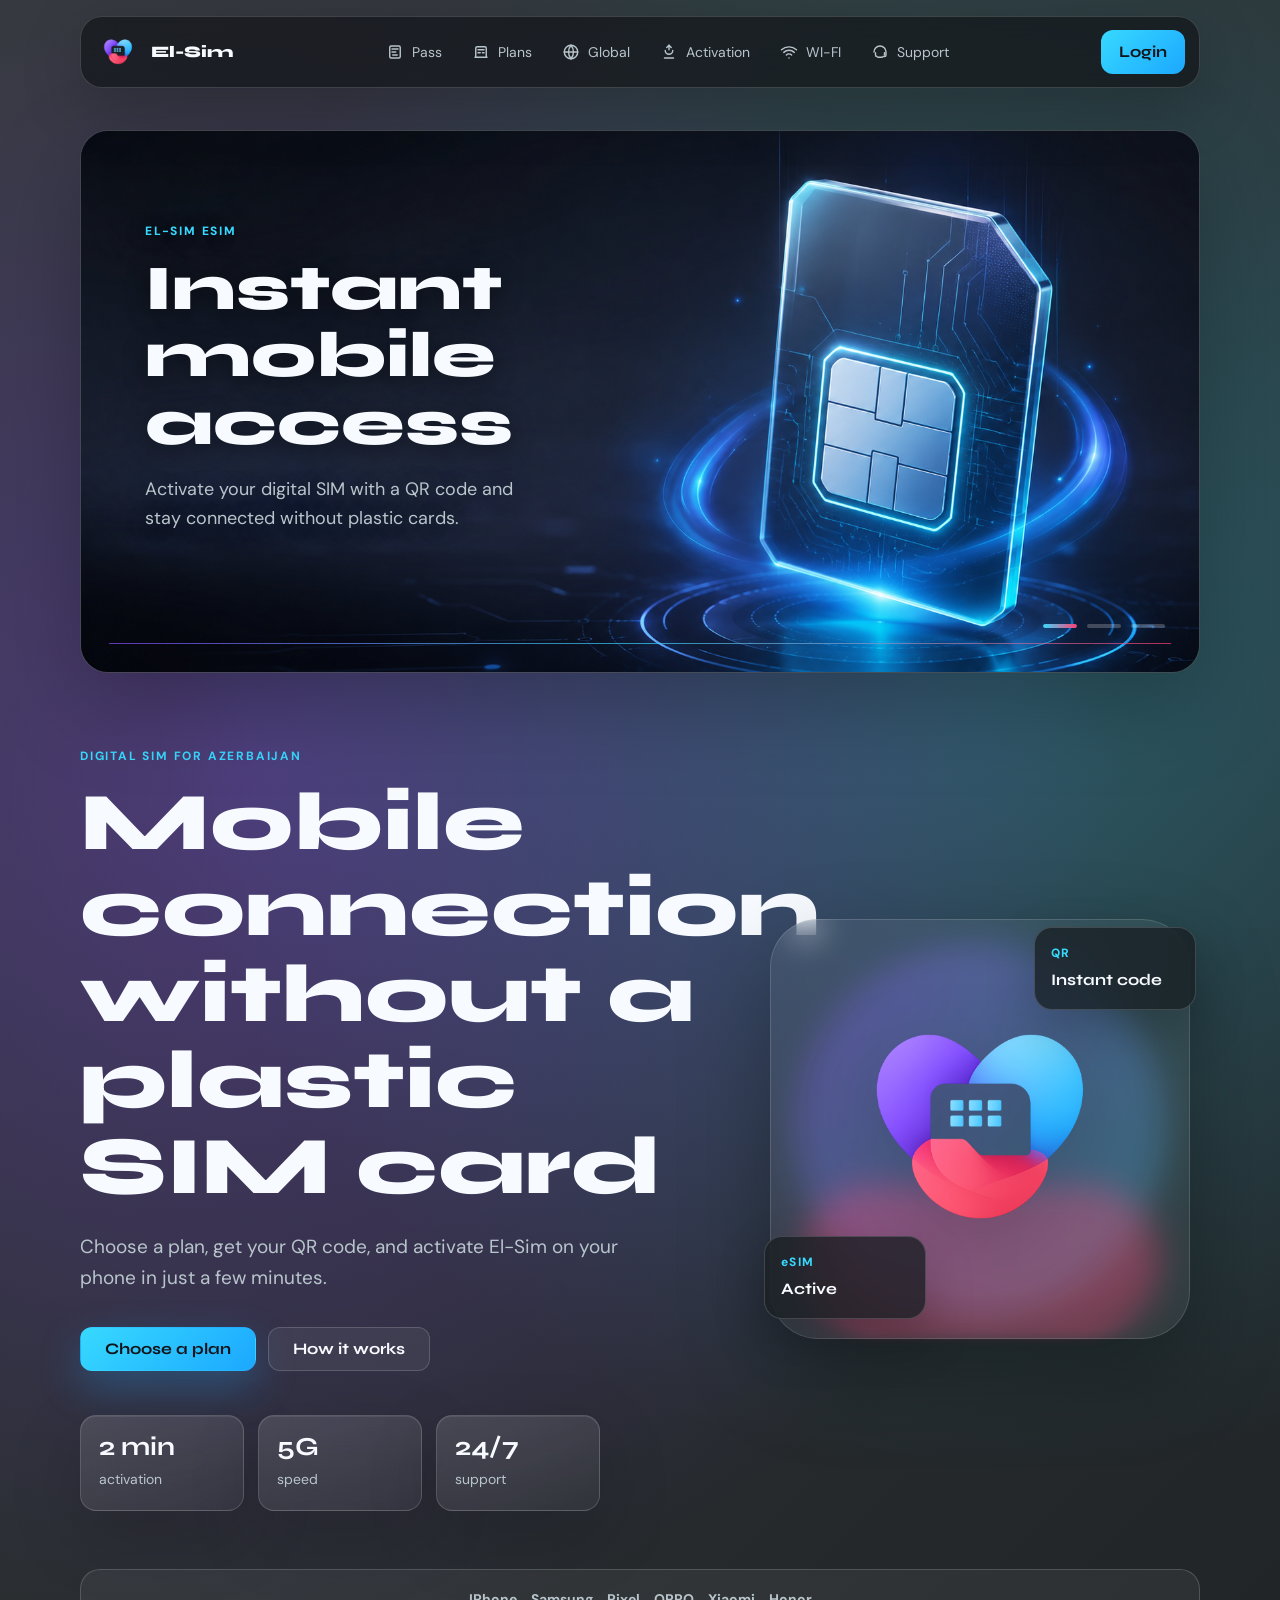
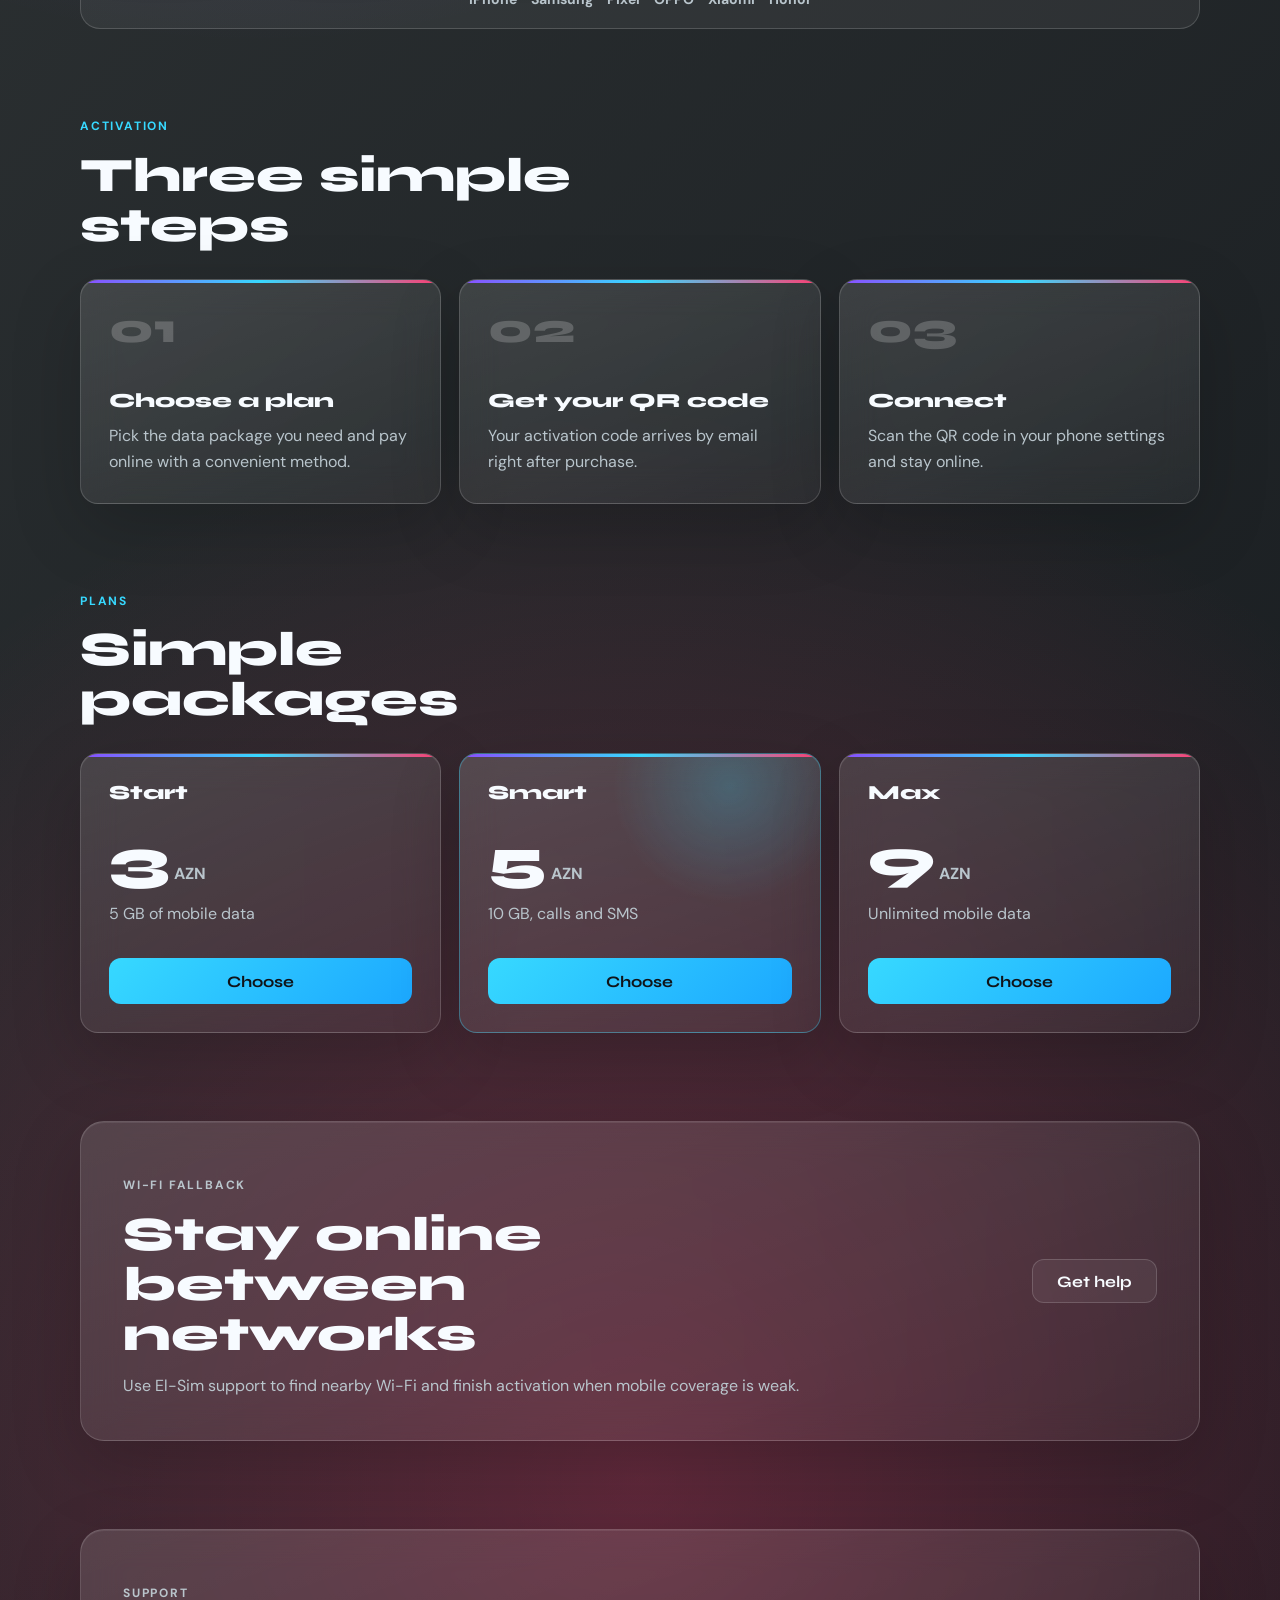
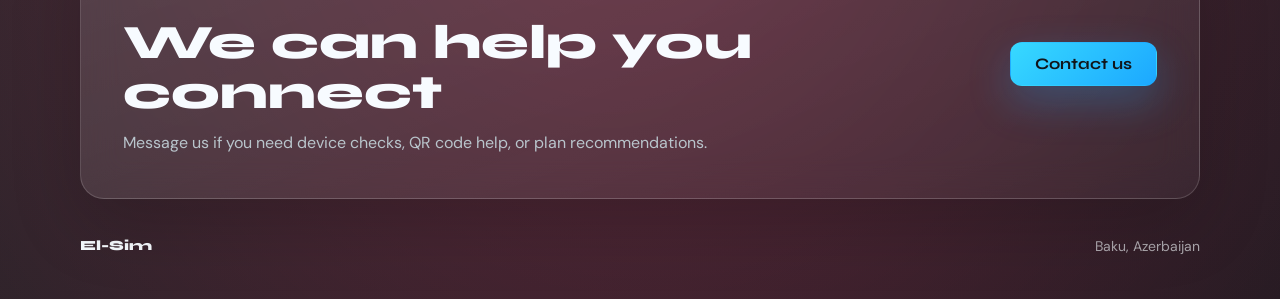
==== index.html @ b344bd3e "Created: 16.05.26" ====
<!DOCTYPE html>
<html lang="en">
<head>
  <meta charset="UTF-8">
  <meta name="viewport" content="width=device-width, initial-scale=1.0">
  <title>El-Sim - eSIM Operator</title>
  <link rel="icon" type="image/png" href="./Assets/Image/Logo/El-Sim_Favicon_Large.png">
  <link rel="apple-touch-icon" href="./Assets/Image/Logo/El-Sim_Favicon_Large.png">
  <link href="https://fonts.googleapis.com/css2?family=Syne:wght@600;700;800&family=DM+Sans:wght@400;500;700&display=swap" rel="stylesheet">
  <link rel="stylesheet" href="./Assets/Style/main-style.css">
  <script defer src="./Assets/Script/main-script.js"></script>
  <script defer src="./Assets/Script/carousel.js"></script>
</head>
<body>
  <header class="site-header">
    <a class="brand" href="#" aria-label="El-Sim">
      <img src="./Assets/Image/Logo/El-Sim_Logo_Icon.png" alt="El-Sim">
      <span>El-Sim</span>
    </a>

    <button class="menu-toggle" type="button" aria-label="Open menu" aria-expanded="false" aria-controls="main-navigation">
      <span></span>
      <span></span>
      <span></span>
    </button>

    <nav class="nav-links" id="main-navigation" aria-label="Main navigation">
      <a href="#plans" aria-label="Pass">
        <svg viewBox="0 0 24 24" aria-hidden="true">
          <path d="M7 4h10a2 2 0 0 1 2 2v12a2 2 0 0 1-2 2H7a2 2 0 0 1-2-2V6a2 2 0 0 1 2-2Z"></path>
          <path d="M8 8h8"></path>
          <path d="M8 12h5"></path>
          <path d="M9 16h6"></path>
        </svg>
        <span>Pass</span>
      </a>
      <a href="#plans" aria-label="Plans">
        <svg viewBox="0 0 24 24" aria-hidden="true">
          <path d="M5 19V7a2 2 0 0 1 2-2h10a2 2 0 0 1 2 2v12"></path>
          <path d="M4 19h16"></path>
          <path d="M8 9h8"></path>
          <path d="M8 13h3"></path>
          <path d="M14 13h2"></path>
        </svg>
        <span>Plans</span>
      </a>
      <a href="#global" aria-label="Global">
        <svg viewBox="0 0 24 24" aria-hidden="true">
          <circle cx="12" cy="12" r="9"></circle>
          <path d="M3 12h18"></path>
          <path d="M12 3a14 14 0 0 1 0 18"></path>
          <path d="M12 3a14 14 0 0 0 0 18"></path>
        </svg>
        <span>Global</span>
      </a>
      <a href="#steps" aria-label="Activation">
        <svg viewBox="0 0 24 24" aria-hidden="true">
          <path d="M12 3v6"></path>
          <path d="m9 6 3-3 3 3"></path>
          <path d="M7 10a5 5 0 1 0 10 0"></path>
          <path d="M6 20h12"></path>
        </svg>
        <span>Activation</span>
      </a>
      <a href="#wifi" aria-label="WI-FI">
        <svg viewBox="0 0 24 24" aria-hidden="true">
          <path d="M5 12.5a10 10 0 0 1 14 0"></path>
          <path d="M8.5 16a5 5 0 0 1 7 0"></path>
          <path d="M12 20h.01"></path>
          <path d="M2 9a15 15 0 0 1 20 0"></path>
        </svg>
        <span>WI-FI</span>
      </a>
      <a href="#support" aria-label="Support">
        <svg viewBox="0 0 24 24" aria-hidden="true">
          <path d="M4 12a8 8 0 0 1 16 0v4a2 2 0 0 1-2 2h-2"></path>
          <path d="M6 13v3a2 2 0 0 0 2 2"></path>
          <path d="M18 13v3"></path>
          <path d="M9 19h6"></path>
        </svg>
        <span>Support</span>
      </a>
    </nav>

    <a class="header-action" href="./login.html">Login</a>
  </header>

  <main>
    <section class="top-slider" aria-label="El-Sim highlights" data-active="0">
      <div class="slider-track">
        <article class="slider-slide">
          <img src="./Assets/Image/Slider/Slider_1.png" alt="Digital eSIM card" draggable="false">
          <div class="slider-content">
            <span>El-Sim eSIM</span>
            <h2>Instant mobile access</h2>
            <p>Activate your digital SIM with a QR code and stay connected without plastic cards.</p>
          </div>
        </article>
        <article class="slider-slide">
          <img src="./Assets/Image/Slider/Slider_2.png" alt="Smartphone with eSIM activation" draggable="false">
          <div class="slider-content">
            <span>Fast setup</span>
            <h2>Scan, install, go online</h2>
            <p>A smooth activation flow built for modern phones and everyday travel.</p>
          </div>
        </article>
        <article class="slider-slide">
          <img src="./Assets/Image/Slider/Slider_3.png" alt="Azerbaijan network coverage" draggable="false">
          <div class="slider-content">
            <span>Coverage</span>
            <h2>Made for Azerbaijan</h2>
            <p>Reliable digital connectivity across the city, regions, and the road between them.</p>
          </div>
        </article>
      </div>

      <div class="slider-dots" aria-hidden="true">
        <span class="is-active"></span>
        <span></span>
        <span></span>
      </div>
    </section>

    <section class="hero">
      <div class="hero-copy">
        <p class="eyebrow">digital SIM for Azerbaijan</p>
        <h1>Mobile connection without a plastic SIM card</h1>
        <p class="hero-text">Choose a plan, get your QR code, and activate El-Sim on your phone in just a few minutes.</p>

        <div class="hero-actions">
          <a class="button button-primary" href="#plans">Choose a plan</a>
          <a class="button button-secondary" href="#steps">How it works</a>
        </div>

        <div class="hero-stats" aria-label="Benefits">
          <div>
            <strong>2 min</strong>
            <span>activation</span>
          </div>
          <div>
            <strong>5G</strong>
            <span>speed</span>
          </div>
          <div>
            <strong>24/7</strong>
            <span>support</span>
          </div>
        </div>
      </div>

      <div class="hero-visual" aria-hidden="true">
        <div class="logo-orbit">
          <img src="./Assets/Image/Logo/El-Sim_Logo_Icon.png" alt="">
        </div>
        <div class="float-card float-card-top">
          <span>QR</span>
          <b>Instant code</b>
        </div>
        <div class="float-card float-card-bottom">
          <span>eSIM</span>
          <b>Active</b>
        </div>
      </div>
    </section>

    <section class="device-strip" id="global" aria-label="Compatible devices">
      <span>IPhone</span>
      <span>Samsung</span>
      <span>Pixel</span>
      <span>OPPO</span>
      <span>Xiaomi</span>
      <span>Honor</span>
    </section>

    <section class="section" id="steps">
      <div class="section-head">
        <p class="eyebrow">activation</p>
        <h2>Three simple steps</h2>
      </div>

      <div class="steps-grid">
        <article class="info-card">
          <span class="card-number">01</span>
          <h3>Choose a plan</h3>
          <p>Pick the data package you need and pay online with a convenient method.</p>
        </article>
        <article class="info-card">
          <span class="card-number">02</span>
          <h3>Get your QR code</h3>
          <p>Your activation code arrives by email right after purchase.</p>
        </article>
        <article class="info-card">
          <span class="card-number">03</span>
          <h3>Connect</h3>
          <p>Scan the QR code in your phone settings and stay online.</p>
        </article>
      </div>
    </section>

    <section class="section" id="plans">
      <div class="section-head">
        <p class="eyebrow">plans</p>
        <h2>Simple packages</h2>
      </div>

      <div class="plans-grid">
        <article class="plan-card">
          <h3>Start</h3>
          <div class="price"><span>3</span> AZN</div>
          <p>5 GB of mobile data</p>
          <a class="plan-link" href="#">Choose</a>
        </article>
        <article class="plan-card is-featured">
          <h3>Smart</h3>
          <div class="price"><span>5</span> AZN</div>
          <p>10 GB, calls and SMS</p>
          <a class="plan-link" href="#">Choose</a>
        </article>
        <article class="plan-card">
          <h3>Max</h3>
          <div class="price"><span>9</span> AZN</div>
          <p>Unlimited mobile data</p>
          <a class="plan-link" href="#">Choose</a>
        </article>
      </div>
    </section>

    <section class="support" id="wifi">
      <div>
        <p class="eyebrow">wi-fi fallback</p>
        <h2>Stay online between networks</h2>
        <p>Use El-Sim support to find nearby Wi-Fi and finish activation when mobile coverage is weak.</p>
      </div>
      <a class="button button-secondary" href="#support">Get help</a>
    </section>

    <section class="support" id="support">
      <div>
        <p class="eyebrow">support</p>
        <h2>We can help you connect</h2>
        <p>Message us if you need device checks, QR code help, or plan recommendations.</p>
      </div>
      <a class="button button-primary" href="#">Contact us</a>
    </section>
  </main>

  <footer class="site-footer">
    <span>El-Sim</span>
    <span>Baku, Azerbaijan</span>
  </footer>
</body>
</html>
---- Assets/Style/main-style.css ----
* {
    box-sizing: border-box;
    margin: 0;
    padding: 0;
}

:root {
    --bg: #292f32;
    --bg-deep: #14181c;
    --panel: rgba(255, 255, 255, 0.08);
    --panel-strong: rgba(255, 255, 255, 0.13);
    --line: rgba(255, 255, 255, 0.16);
    --text: #f7fbff;
    --muted: #b9c5cc;
    --cyan: #37d9ff;
    --blue: #1ca8ff;
    --violet: #8a4dff;
    --pink: #ff3f73;
    --coral: #ff5367;
    --radius: 18px;
    --font-head: "Syne", sans-serif;
    --font-body: "DM Sans", sans-serif;
}

html {
    scroll-behavior: smooth;
    scrollbar-color: rgba(55, 217, 255, 0.72) rgba(20, 24, 28, 0.78);
    scrollbar-width: thin;
}

body {
    min-height: 100vh;
    color: var(--text);
    font-family: var(--font-body);
    font-size: 16px;
    line-height: 1.6;
    background:
        radial-gradient(circle at 20% 22%, rgba(138, 77, 255, 0.34), transparent 30%),
        radial-gradient(circle at 78% 18%, rgba(55, 217, 255, 0.28), transparent 28%),
        radial-gradient(circle at 50% 88%, rgba(255, 63, 115, 0.3), transparent 34%),
        linear-gradient(135deg, #34393a 0%, var(--bg-deep) 100%);
    overflow-x: hidden;
}

body::-webkit-scrollbar {
    width: 12px;
}

body::-webkit-scrollbar-track {
    background:
        linear-gradient(180deg, rgba(20, 24, 28, 0.96), rgba(41, 47, 50, 0.96));
}

body::-webkit-scrollbar-thumb {
    border: 3px solid rgba(20, 24, 28, 0.96);
    border-radius: 999px;
    background: linear-gradient(180deg, var(--cyan), var(--blue), var(--pink));
}

body::-webkit-scrollbar-thumb:hover {
    background: linear-gradient(180deg, #73e8ff, var(--blue), #ff6f94);
}

a {
    color: inherit;
    text-decoration: none;
}

.site-header,
.top-slider,
.hero,
.section,
.device-strip,
.support,
.auth-shell,
.site-footer {
    width: min(1120px, calc(100% - 40px));
    margin-inline: auto;
}

.site-header {
    position: sticky;
    top: 16px;
    z-index: 10;
    display: flex;
    align-items: center;
    justify-content: space-between;
    gap: 24px;
    margin-top: 16px;
    padding: 12px 14px;
    border: 1px solid var(--line);
    border-radius: 22px;
    background: rgba(18, 22, 26, 0.72);
    backdrop-filter: blur(18px);
    box-shadow: 0 18px 60px rgba(0, 0, 0, 0.22);
}

.brand {
    display: inline-flex;
    align-items: center;
    gap: 10px;
    font-family: var(--font-head);
    font-weight: 800;
    letter-spacing: 0;
}

.brand img {
    width: 46px;
    height: 46px;
    border-radius: 14px;
    object-fit: cover;
}

.menu-toggle {
    display: none;
    width: 44px;
    height: 44px;
    flex: 0 0 auto;
    align-items: center;
    justify-content: center;
    gap: 5px;
    border: 1px solid var(--line);
    border-radius: 12px;
    color: var(--text);
    background: rgba(255, 255, 255, 0.06);
    cursor: pointer;
}

.menu-toggle span {
    display: block;
    width: 18px;
    height: 2px;
    border-radius: 999px;
    background: currentColor;
    transition: transform 0.2s ease, opacity 0.2s ease;
}

.site-header.is-menu-open .menu-toggle span:nth-child(1) {
    transform: translateY(7px) rotate(45deg);
}

.site-header.is-menu-open .menu-toggle span:nth-child(2) {
    opacity: 0;
}

.site-header.is-menu-open .menu-toggle span:nth-child(3) {
    transform: translateY(-7px) rotate(-45deg);
}

.nav-links {
    display: flex;
    align-items: center;
    gap: 8px;
    color: var(--muted);
    font-size: 14px;
}

.nav-links a {
    display: inline-flex;
    align-items: center;
    gap: 8px;
    min-height: 38px;
    padding: 0 10px;
    border: 1px solid transparent;
    border-radius: 12px;
    transition: color 0.2s ease, border-color 0.2s ease, background 0.2s ease;
}

.nav-links svg {
    width: 18px;
    height: 18px;
    flex: 0 0 auto;
    fill: none;
    stroke: currentColor;
    stroke-width: 1.9;
    stroke-linecap: round;
    stroke-linejoin: round;
}

.nav-links a:hover {
    color: var(--text);
    border-color: rgba(255, 255, 255, 0.14);
    background: rgba(255, 255, 255, 0.07);
}

.header-action,
.button,
.plan-link {
    display: inline-flex;
    align-items: center;
    justify-content: center;
    min-height: 44px;
    border-radius: 12px;
    font-family: var(--font-head);
    font-weight: 700;
    letter-spacing: 0;
}

.header-action {
    padding: 0 18px;
    color: #11151a;
    background: linear-gradient(135deg, var(--cyan), var(--blue));
}

.top-slider {
    position: relative;
    overflow: hidden;
    margin-top: 42px;
    border: 1px solid var(--line);
    border-radius: 28px;
    background: rgba(18, 22, 26, 0.62);
    box-shadow: 0 30px 90px rgba(0, 0, 0, 0.26);
    cursor: grab;
    touch-action: pan-y;
    user-select: none;
}

.top-slider.is-dragging {
    cursor: grabbing;
}

.top-slider::before {
    content: none;
}

.top-slider::after {
    content: "";
    position: absolute;
    inset: auto 28px 28px;
    z-index: 3;
    height: 1px;
    background: linear-gradient(90deg, var(--violet), var(--cyan), var(--pink));
    opacity: 0.68;
}

.slider-track {
    display: flex;
    width: 300%;
    transition: transform 0.7s cubic-bezier(0.76, 0, 0.24, 1);
}

.top-slider.is-dragging .slider-track {
    transition: none;
}

.top-slider[data-active="0"] .slider-track {
    transform: translateX(0);
}

.top-slider[data-active="1"] .slider-track {
    transform: translateX(-33.3333%);
}

.top-slider[data-active="2"] .slider-track {
    transform: translateX(-66.6666%);
}

.slider-slide {
    position: relative;
    min-width: 33.3333%;
    min-height: 430px;
}

.slider-slide img {
    position: absolute;
    inset: 0;
    width: 100%;
    height: 100%;
    object-fit: cover;
    pointer-events: none;
    user-select: none;
    -webkit-user-drag: none;
}

.slider-content {
    position: relative;
    z-index: 3;
    max-width: 520px;
    padding: 86px 64px 72px;
    text-shadow: 0 3px 24px rgba(0, 0, 0, 0.42);
}

.slider-content span {
    display: inline-flex;
    margin-bottom: 14px;
    color: var(--cyan);
    font-size: 12px;
    font-weight: 800;
    letter-spacing: 1.8px;
    text-transform: uppercase;
}

.slider-content h2 {
    max-width: 500px;
    font-size: clamp(36px, 5vw, 64px);
}

.slider-content p {
    max-width: 440px;
    margin-top: 18px;
    color: var(--muted);
    font-size: 18px;
}

.slider-dots {
    position: absolute;
    right: 34px;
    bottom: 44px;
    z-index: 4;
    display: flex;
    gap: 10px;
}

.slider-dots span {
    width: 34px;
    height: 4px;
    overflow: hidden;
    border-radius: 999px;
    background: rgba(255, 255, 255, 0.22);
}

.slider-dots span::before {
    content: "";
    display: block;
    width: 100%;
    height: 100%;
    border-radius: inherit;
    background: linear-gradient(90deg, var(--cyan), var(--pink));
    transform: scaleX(0);
    transform-origin: left;
}

.slider-dots span.is-active::before {
    animation: sliderProgress 5s linear forwards;
}

@keyframes sliderProgress {
    0% {
        transform: scaleX(0);
    }

    100% {
        transform: scaleX(1);
    }
}

.hero {
    display: grid;
    grid-template-columns: minmax(0, 1fr) minmax(320px, 440px);
    gap: 58px;
    align-items: center;
    padding: 74px 0 58px;
}

.eyebrow {
    margin-bottom: 14px;
    color: var(--cyan);
    font-size: 12px;
    font-weight: 700;
    letter-spacing: 1.8px;
    text-transform: uppercase;
}

h1,
h2,
h3 {
    font-family: var(--font-head);
    line-height: 1.05;
    letter-spacing: 0;
}

h1 {
    max-width: 660px;
    font-size: clamp(46px, 7vw, 82px);
    font-weight: 800;
}

h2 {
    font-size: clamp(32px, 4vw, 48px);
    font-weight: 800;
}

h3 {
    font-size: 20px;
    font-weight: 800;
}

.hero-text {
    max-width: 560px;
    margin-top: 22px;
    color: var(--muted);
    font-size: 19px;
}

.hero-actions {
    display: flex;
    flex-wrap: wrap;
    gap: 12px;
    margin-top: 34px;
}

.button {
    padding: 0 24px;
    border: 1px solid transparent;
}

.button-primary {
    color: #11151a;
    background: linear-gradient(135deg, var(--cyan), var(--blue));
    box-shadow: 0 16px 42px rgba(28, 168, 255, 0.28);
}

.button-secondary {
    color: var(--text);
    border-color: var(--line);
    background: rgba(255, 255, 255, 0.06);
}

.hero-stats {
    display: grid;
    grid-template-columns: repeat(3, 1fr);
    gap: 14px;
    max-width: 520px;
    margin-top: 44px;
}

.hero-stats div,
.info-card,
.plan-card,
.support {
    border: 1px solid var(--line);
    background: linear-gradient(160deg, var(--panel-strong), rgba(255, 255, 255, 0.045));
    box-shadow: inset 0 1px 0 rgba(255, 255, 255, 0.08), 0 24px 70px rgba(0, 0, 0, 0.18);
    backdrop-filter: blur(18px);
}

.hero-stats div {
    min-height: 96px;
    padding: 18px;
    border-radius: 16px;
}

.hero-stats strong {
    display: block;
    font-family: var(--font-head);
    font-size: 26px;
    line-height: 1;
}

.hero-stats span {
    display: block;
    margin-top: 8px;
    color: var(--muted);
    font-size: 14px;
}

.hero-visual {
    position: relative;
    min-height: 520px;
    display: grid;
    place-items: center;
}

.hero-visual::before,
.hero-visual::after {
    content: "";
    position: absolute;
    border-radius: 999px;
    filter: blur(6px);
}

.hero-visual::before {
    width: 370px;
    height: 370px;
    background: linear-gradient(135deg, rgba(138, 77, 255, 0.34), rgba(55, 217, 255, 0.28));
}

.hero-visual::after {
    bottom: 54px;
    width: 360px;
    height: 150px;
    background: rgba(255, 63, 115, 0.36);
}

.logo-orbit {
    position: relative;
    z-index: 1;
    width: min(100%, 420px);
    aspect-ratio: 1;
    display: grid;
    place-items: center;
    border: 1px solid rgba(255, 255, 255, 0.14);
    border-radius: 48px;
    background: rgba(255, 255, 255, 0.06);
    backdrop-filter: blur(16px);
    box-shadow: 0 36px 90px rgba(0, 0, 0, 0.28);
}

.logo-orbit img {
    width: 82%;
    height: 82%;
    object-fit: contain;
    filter: drop-shadow(0 22px 38px rgba(0, 0, 0, 0.18));
}

.float-card {
    position: absolute;
    z-index: 2;
    display: grid;
    gap: 4px;
    min-width: 162px;
    padding: 16px;
    border: 1px solid var(--line);
    border-radius: 18px;
    background: rgba(23, 29, 34, 0.76);
    backdrop-filter: blur(18px);
    box-shadow: 0 20px 50px rgba(0, 0, 0, 0.22);
}

.float-card span {
    color: var(--cyan);
    font-size: 12px;
    font-weight: 800;
    letter-spacing: 1.4px;
}

.float-card b {
    font-family: var(--font-head);
    font-size: 16px;
}

.float-card-top {
    top: 58px;
    right: 4px;
}

.float-card-bottom {
    left: 4px;
    bottom: 70px;
}

.hero-visual.is-in-view::before {
    animation: visualGlow 7s ease-in-out infinite;
}

.hero-visual.is-in-view::after {
    animation: visualPulse 6s ease-in-out infinite;
}

.hero-visual.is-in-view .logo-orbit {
    animation: orbitFloat 6s ease-in-out infinite;
}

.hero-visual.is-in-view .logo-orbit img {
    animation: logoBreath 5s ease-in-out infinite;
}

.hero-visual.is-in-view .float-card {
    animation: cardFloat 4.8s ease-in-out infinite;
}

.hero-visual.is-in-view .float-card-top {
    animation-delay: -1.1s;
}

.hero-visual.is-in-view .float-card-bottom {
    animation-delay: -2.4s;
}

@keyframes orbitFloat {
    0%,
    100% {
        transform: translateY(0);
        box-shadow: 0 36px 90px rgba(0, 0, 0, 0.28);
    }

    50% {
        transform: translateY(-12px);
        box-shadow: 0 46px 110px rgba(0, 0, 0, 0.34);
    }
}

@keyframes logoBreath {
    0%,
    100% {
        transform: scale(1) rotate(0deg);
        filter: drop-shadow(0 22px 38px rgba(0, 0, 0, 0.18));
    }

    50% {
        transform: scale(1.035) rotate(1.2deg);
        filter: drop-shadow(0 28px 48px rgba(55, 217, 255, 0.22));
    }
}

@keyframes cardFloat {
    0%,
    100% {
        transform: translateY(0);
    }

    50% {
        transform: translateY(-10px);
    }
}

@keyframes visualGlow {
    0%,
    100% {
        opacity: 0.9;
        transform: scale(1);
    }

    50% {
        opacity: 1;
        transform: scale(1.08);
    }
}

@keyframes visualPulse {
    0%,
    100% {
        opacity: 0.7;
        transform: scaleX(1);
    }

    50% {
        opacity: 1;
        transform: scaleX(1.12);
    }
}

.device-strip {
    display: flex;
    flex-wrap: wrap;
    justify-content: center;
    gap: 14px;
    padding: 18px;
    border: 1px solid var(--line);
    border-radius: 20px;
    background: rgba(255, 255, 255, 0.055);
}

.device-strip span {
    color: var(--muted);
    font-size: 14px;
    font-weight: 700;
}

.section {
    padding: 88px 0 0;
}

.section-head {
    max-width: 620px;
    margin-bottom: 28px;
}

.steps-grid,
.plans-grid {
    display: grid;
    gap: 18px;
}

.steps-grid {
    grid-template-columns: repeat(3, 1fr);
}

.plans-grid {
    grid-template-columns: repeat(3, 1fr);
}

.info-card,
.plan-card {
    position: relative;
    overflow: hidden;
    min-height: 210px;
    padding: 28px;
    border-radius: var(--radius);
}

.info-card::before,
.plan-card::before {
    content: "";
    position: absolute;
    inset: 0 0 auto;
    height: 3px;
    background: linear-gradient(90deg, var(--violet), var(--cyan), var(--pink));
}

.card-number {
    display: block;
    margin-bottom: 40px;
    color: rgba(255, 255, 255, 0.2);
    font-family: var(--font-head);
    font-size: 42px;
    font-weight: 800;
    line-height: 1;
}

.info-card p,
.plan-card p,
.support p {
    margin-top: 12px;
    color: var(--muted);
}

.plan-card {
    min-height: 280px;
    display: flex;
    flex-direction: column;
}

.plan-card.is-featured {
    background:
        radial-gradient(circle at 75% 12%, rgba(55, 217, 255, 0.22), transparent 32%),
        linear-gradient(160deg, rgba(255, 255, 255, 0.16), rgba(255, 255, 255, 0.06));
    border-color: rgba(55, 217, 255, 0.36);
}

.price {
    margin-top: 28px;
    font-weight: 700;
    color: var(--muted);
}

.price span {
    color: var(--text);
    font-family: var(--font-head);
    font-size: 58px;
    font-weight: 800;
    line-height: 1;
}

.plan-link {
    margin-top: auto;
    min-height: 46px;
    color: #101419;
    background: linear-gradient(135deg, var(--cyan), var(--blue));
}

.support {
    display: flex;
    align-items: center;
    justify-content: space-between;
    gap: 28px;
    margin-top: 88px;
    padding: 42px;
    border-radius: 24px;
}

.support div {
    max-width: 680px;
}

.auth-shell {
    min-height: calc(100vh - 166px);
    display: grid;
    grid-template-columns: minmax(0, 0.9fr) minmax(340px, 440px);
    gap: 48px;
    align-items: center;
    padding: 72px 0 48px;
}

.auth-intro {
    max-width: 620px;
}

.auth-intro h1 {
    font-size: clamp(42px, 6vw, 72px);
}

.auth-intro p {
    max-width: 520px;
    margin-top: 20px;
    color: var(--muted);
    font-size: 18px;
}

.auth-badges {
    display: flex;
    flex-wrap: wrap;
    gap: 10px;
    margin-top: 34px;
}

.auth-badges span {
    display: inline-flex;
    align-items: center;
    min-height: 38px;
    padding: 0 14px;
    border: 1px solid var(--line);
    border-radius: 999px;
    color: var(--muted);
    background: rgba(255, 255, 255, 0.06);
    font-size: 14px;
    font-weight: 700;
}

.auth-panel {
    position: relative;
    overflow: hidden;
    padding: 24px;
    border: 1px solid var(--line);
    border-radius: 24px;
    background:
        radial-gradient(circle at 82% 10%, rgba(55, 217, 255, 0.2), transparent 34%),
        linear-gradient(160deg, var(--panel-strong), rgba(255, 255, 255, 0.045));
    box-shadow: inset 0 1px 0 rgba(255, 255, 255, 0.08), 0 30px 90px rgba(0, 0, 0, 0.24);
    backdrop-filter: blur(18px);
}

.auth-panel::before {
    content: "";
    position: absolute;
    inset: 0 0 auto;
    height: 3px;
    background: linear-gradient(90deg, var(--violet), var(--cyan), var(--pink));
}

.auth-tabs {
    display: grid;
    grid-template-columns: repeat(2, 1fr);
    gap: 8px;
    padding: 6px;
    border: 1px solid var(--line);
    border-radius: 16px;
    background: rgba(0, 0, 0, 0.12);
}

.auth-tab {
    min-height: 42px;
    border: 0;
    border-radius: 11px;
    color: var(--muted);
    background: transparent;
    font: 800 14px var(--font-head);
    cursor: pointer;
}

.auth-tab.is-active {
    color: #11151a;
    background: linear-gradient(135deg, var(--cyan), var(--blue));
}

.auth-form {
    display: none;
    gap: 16px;
    margin-top: 24px;
}

.auth-form.is-active {
    display: grid;
}

.field {
    display: grid;
    gap: 8px;
}

.field label {
    color: var(--muted);
    font-size: 13px;
    font-weight: 800;
}

.field input {
    width: 100%;
    min-height: 50px;
    padding: 0 14px;
    border: 1px solid var(--line);
    border-radius: 14px;
    color: var(--text);
    background: rgba(13, 17, 22, 0.58);
    font: 600 16px var(--font-body);
    outline: none;
    transition: border-color 0.2s ease, box-shadow 0.2s ease;
}

.field input:focus {
    border-color: rgba(55, 217, 255, 0.68);
    box-shadow: 0 0 0 4px rgba(55, 217, 255, 0.12);
}

.field small {
    color: rgba(185, 197, 204, 0.82);
    font-size: 12px;
}

.auth-submit {
    width: 100%;
    margin-top: 6px;
    border: 0;
    cursor: pointer;
}

.auth-message {
    min-height: 24px;
    color: var(--cyan);
    font-size: 14px;
    font-weight: 700;
}

.auth-message.is-error {
    color: #ff8ca7;
}

.site-footer {
    display: flex;
    align-items: center;
    justify-content: space-between;
    gap: 16px;
    padding: 36px 0 42px;
    color: rgba(247, 251, 255, 0.62);
    font-size: 14px;
}

.site-footer span:first-child {
    color: var(--text);
    font-family: var(--font-head);
    font-weight: 800;
}

@media (max-width: 860px) {
    .site-header {
        top: 10px;
        gap: 10px;
    }

    .menu-toggle {
        display: inline-flex;
        flex-direction: column;
        order: 2;
        margin-left: auto;
    }

    .header-action {
        order: 3;
    }

    .nav-links {
        position: absolute;
        top: calc(100% + 10px);
        left: 0;
        right: 0;
        z-index: 12;
        display: grid;
        grid-template-columns: repeat(2, minmax(0, 1fr));
        gap: 6px;
        max-height: 0;
        width: 100%;
        overflow: hidden;
        padding: 0 10px;
        border: 1px solid transparent;
        border-radius: 18px;
        background: rgba(18, 22, 26, 0);
        opacity: 0;
        pointer-events: none;
        transform: translateY(-6px);
        transition: max-height 0.25s ease, padding 0.25s ease, opacity 0.2s ease, transform 0.2s ease, border-color 0.2s ease, background 0.2s ease;
    }

    .nav-links a {
        width: 100%;
        height: 42px;
        justify-content: flex-start;
        padding: 0 12px;
        background: rgba(255, 255, 255, 0.055);
    }

    .site-header.is-menu-open .nav-links {
        max-height: 340px;
        padding: 10px;
        border-color: var(--line);
        background: rgba(18, 22, 26, 0.9);
        opacity: 1;
        pointer-events: auto;
        transform: translateY(0);
        backdrop-filter: blur(18px);
        box-shadow: 0 24px 70px rgba(0, 0, 0, 0.24);
    }

    .site-header {
        flex-wrap: wrap;
    }

    .hero {
        grid-template-columns: 1fr;
        gap: 34px;
        padding-top: 62px;
    }

    .hero-visual {
        min-height: 420px;
    }

    .steps-grid,
    .plans-grid {
        grid-template-columns: 1fr;
    }

    .support {
        align-items: flex-start;
        flex-direction: column;
    }

    .auth-shell {
        grid-template-columns: 1fr;
        gap: 30px;
        padding-top: 54px;
    }
}

@media (max-width: 560px) {
    .site-header,
    .top-slider,
    .hero,
    .section,
    .device-strip,
    .support,
    .auth-shell,
    .site-footer {
        width: min(100% - 24px, 1120px);
    }

    .brand span {
        display: none;
    }

    .header-action {
        padding-inline: 14px;
        font-size: 13px;
    }

    .nav-links a {
        height: 38px;
    }

    .nav-links svg {
        width: 17px;
        height: 17px;
    }

    .hero {
        padding-top: 44px;
    }

    .top-slider {
        margin-top: 24px;
        border-radius: 22px;
    }

    .top-slider::after {
        inset: auto 18px 20px;
    }

    .slider-slide {
        min-height: 390px;
    }

    .slider-content {
        padding: 190px 22px 54px;
    }

    .slider-content p {
        font-size: 15px;
    }

    .slider-dots {
        right: 22px;
        bottom: 30px;
    }

    .hero-actions,
    .button {
        width: 100%;
    }

    .hero-stats {
        grid-template-columns: 1fr;
    }

    .hero-visual {
        min-height: 340px;
    }

    .logo-orbit {
        border-radius: 30px;
    }

    .float-card {
        min-width: 136px;
        padding: 12px;
    }

    .float-card-top {
        top: 24px;
    }

    .float-card-bottom {
        bottom: 30px;
    }

    .info-card,
    .plan-card,
    .auth-panel,
    .support {
        padding: 22px;
    }

    .site-footer {
        align-items: flex-start;
        flex-direction: column;
    }
}
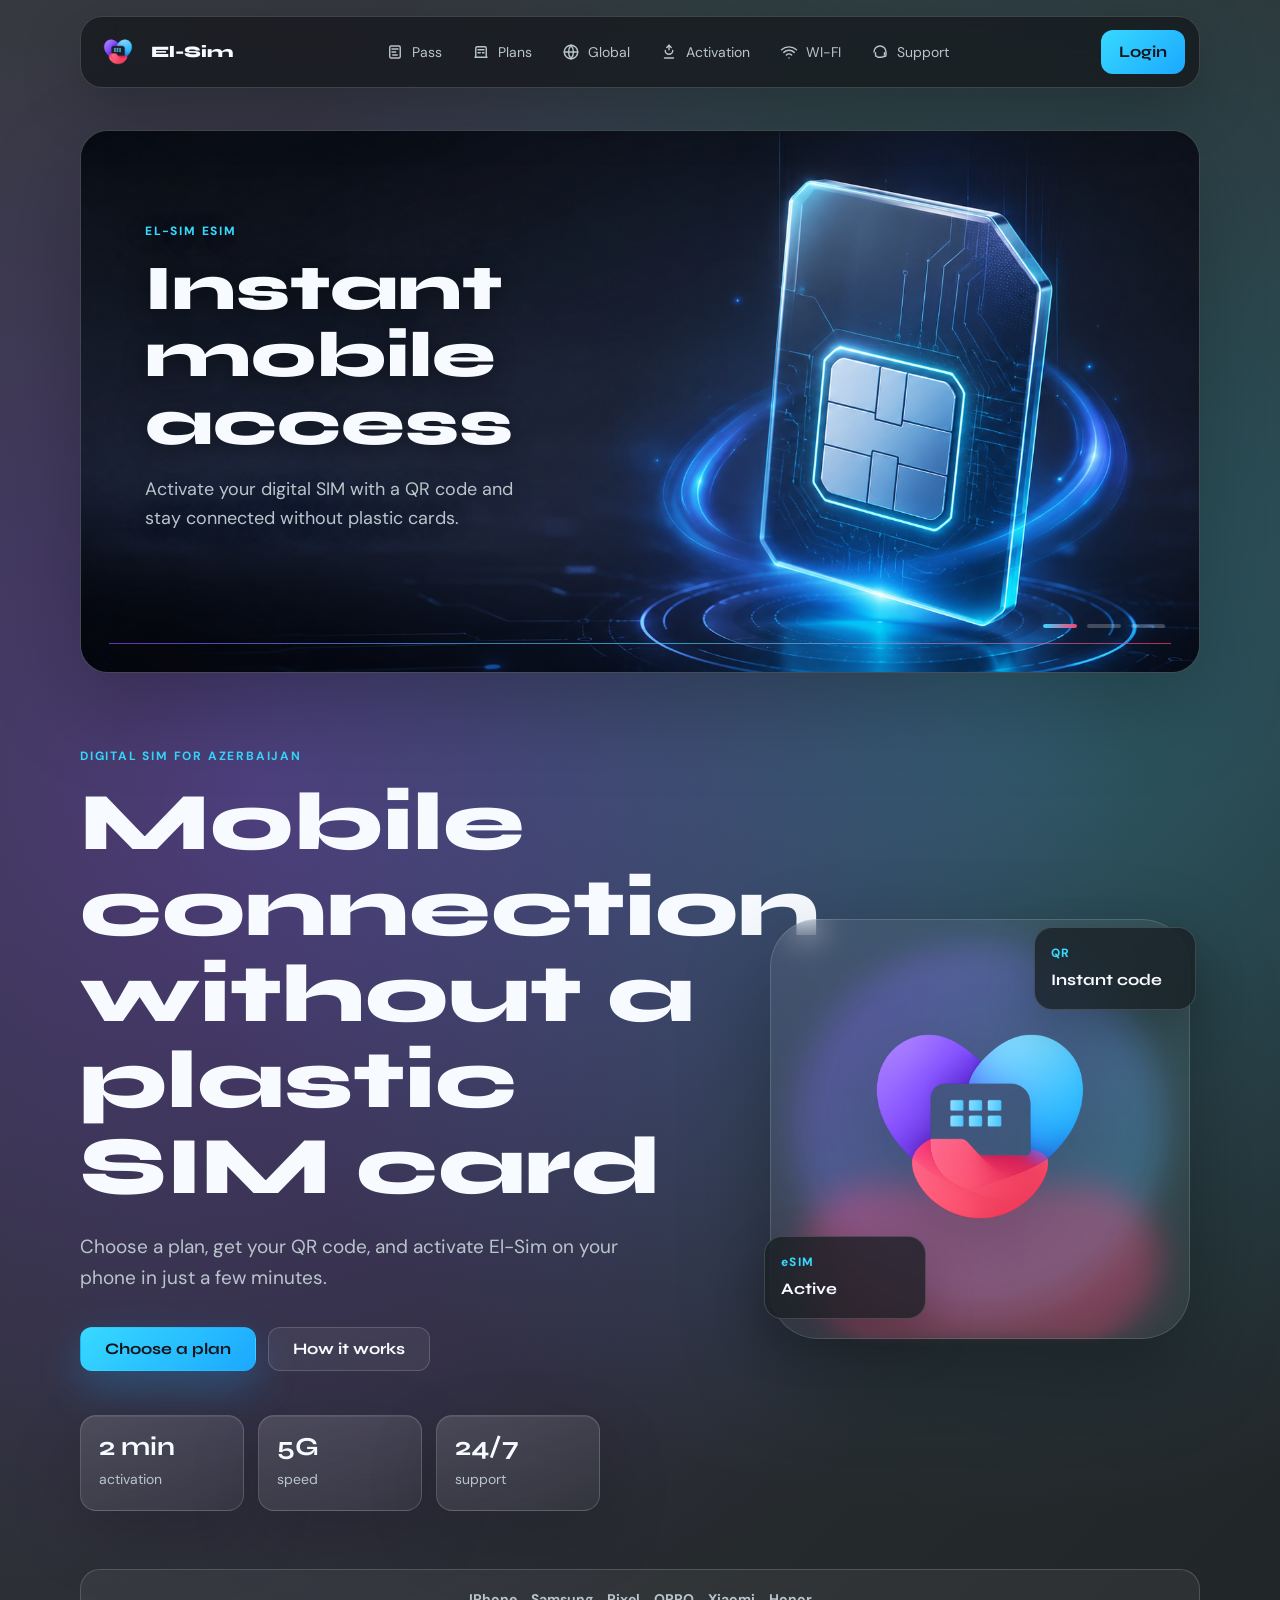
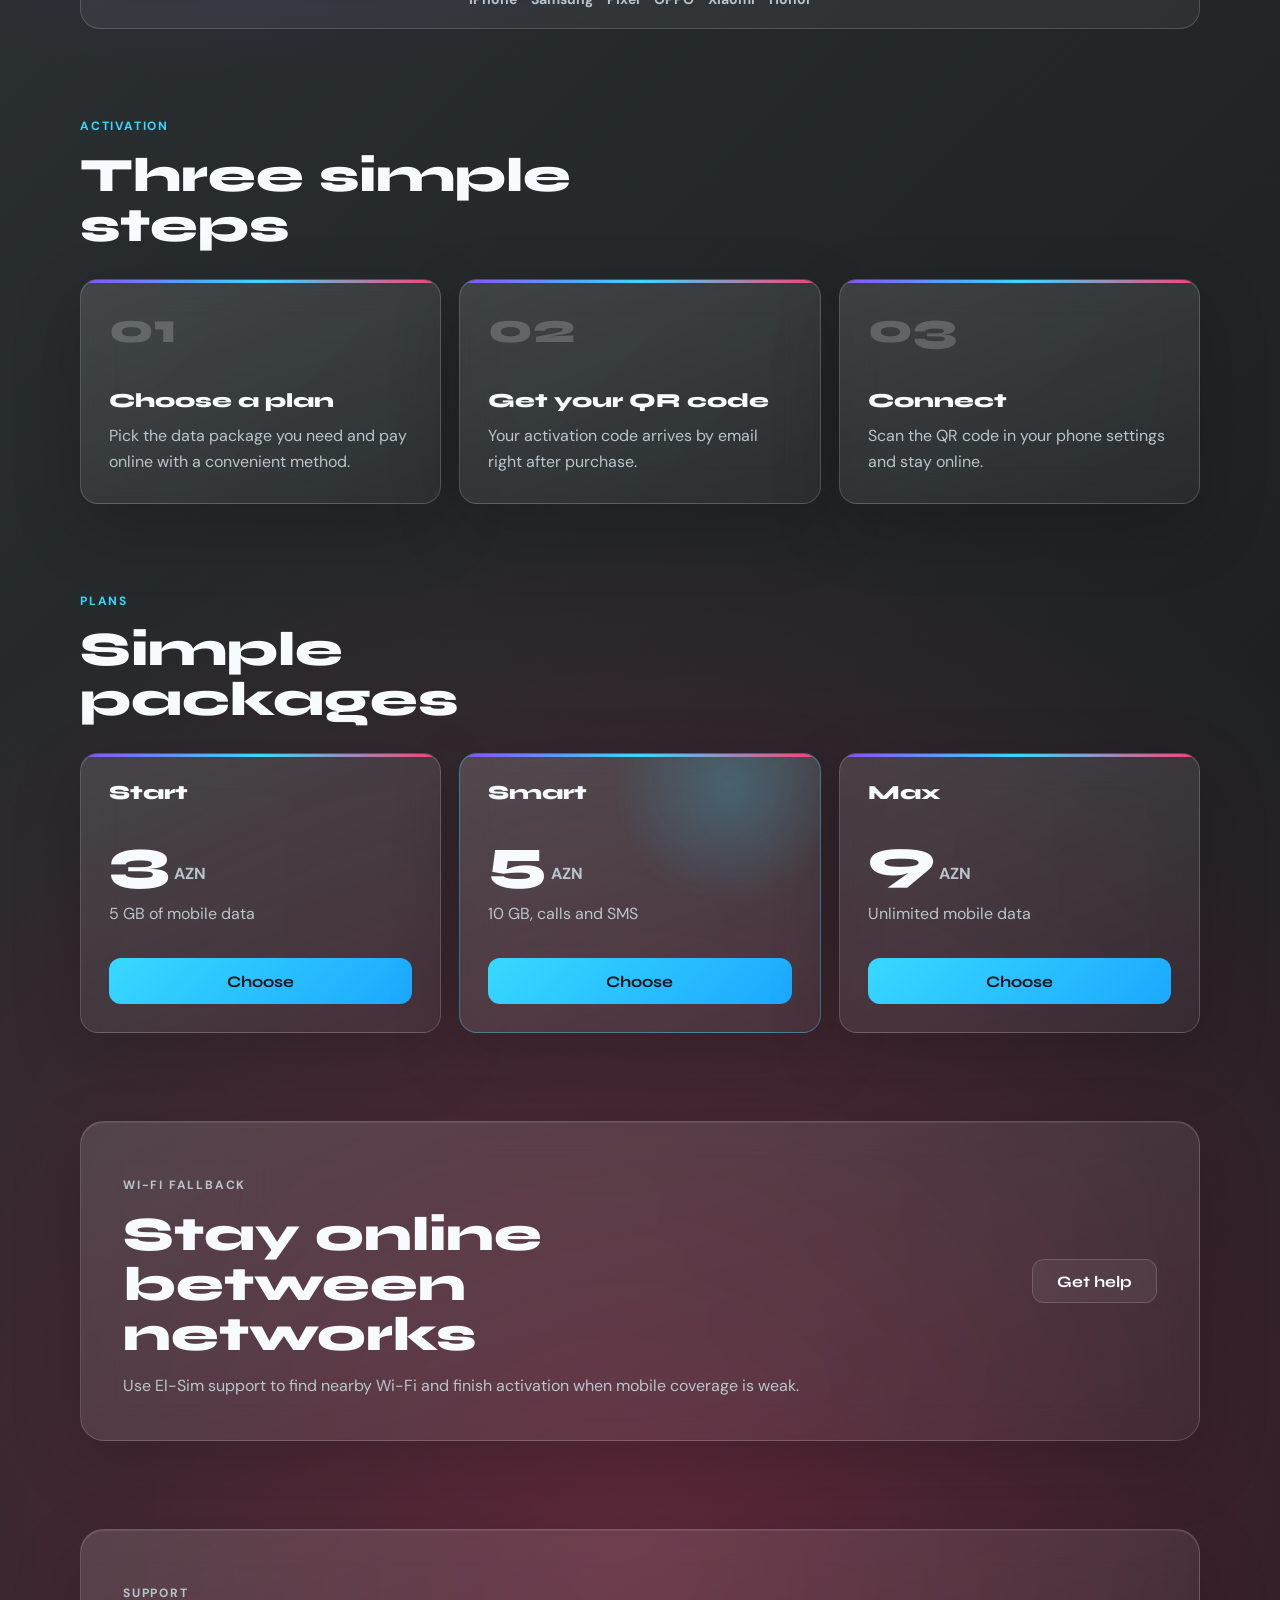
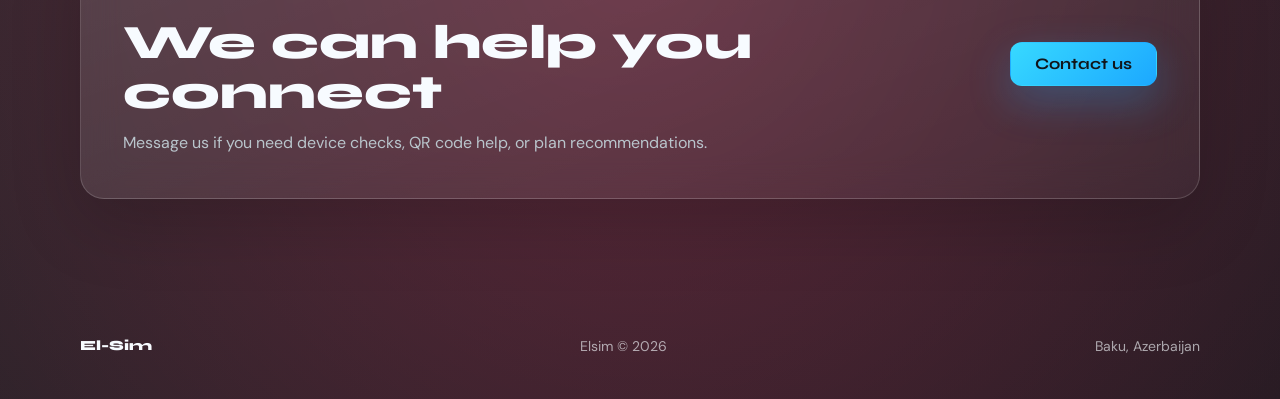
==== commit 90c75bdf: "Enhance carousel functionality and responsiveness; add main-responsive CSS for better mobile support" ====
--- a/index.html
+++ b/index.html
@@ -1,16 +1,21 @@
 <!DOCTYPE html>
 <html lang="en">
+
 <head>
   <meta charset="UTF-8">
   <meta name="viewport" content="width=device-width, initial-scale=1.0">
   <title>El-Sim - eSIM Operator</title>
   <link rel="icon" type="image/png" href="./Assets/Image/Logo/El-Sim_Favicon_Large.png">
   <link rel="apple-touch-icon" href="./Assets/Image/Logo/El-Sim_Favicon_Large.png">
-  <link href="https://fonts.googleapis.com/css2?family=Syne:wght@600;700;800&family=DM+Sans:wght@400;500;700&display=swap" rel="stylesheet">
+  <link
+    href="https://fonts.googleapis.com/css2?family=Syne:wght@600;700;800&family=DM+Sans:wght@400;500;700&display=swap"
+    rel="stylesheet">
   <link rel="stylesheet" href="./Assets/Style/main-style.css">
+  <link rel="stylesheet" href="./Assets/Style/main-responsive.css">
   <script defer src="./Assets/Script/main-script.js"></script>
   <script defer src="./Assets/Script/carousel.js"></script>
 </head>
+
 <body>
   <header class="site-header">
     <a class="brand" href="#" aria-label="El-Sim">
@@ -18,7 +23,8 @@
       <span>El-Sim</span>
     </a>
 
-    <button class="menu-toggle" type="button" aria-label="Open menu" aria-expanded="false" aria-controls="main-navigation">
+    <button class="menu-toggle" type="button" aria-label="Open menu" aria-expanded="false"
+      aria-controls="main-navigation">
       <span></span>
       <span></span>
       <span></span>
@@ -125,7 +131,8 @@
       <div class="hero-copy">
         <p class="eyebrow">digital SIM for Azerbaijan</p>
         <h1>Mobile connection without a plastic SIM card</h1>
-        <p class="hero-text">Choose a plan, get your QR code, and activate El-Sim on your phone in just a few minutes.</p>
+        <p class="hero-text">Choose a plan, get your QR code, and activate El-Sim on your phone in just a few minutes.
+        </p>
 
         <div class="hero-actions">
           <a class="button button-primary" href="#plans">Choose a plan</a>
@@ -246,7 +253,9 @@
 
   <footer class="site-footer">
     <span>El-Sim</span>
+    <span>Elsim © 2026</span>
     <span>Baku, Azerbaijan</span>
   </footer>
 </body>
-</html>
+
+</html>
--- a/Assets/Style/main-style.css
+++ b/Assets/Style/main-style.css
@@ -2,6 +2,7 @@
     box-sizing: border-box;
     margin: 0;
     padding: 0;
+    -webkit-tap-highlight-color: transparent;
 }
 
 :root {
@@ -40,6 +41,7 @@
         radial-gradient(circle at 50% 88%, rgba(255, 63, 115, 0.3), transparent 34%),
         linear-gradient(135deg, #34393a 0%, var(--bg-deep) 100%);
     overflow-x: hidden;
+    background-color: black;
 }
 
 body::-webkit-scrollbar {
@@ -235,7 +237,6 @@
 
 .slider-track {
     display: flex;
-    width: 300%;
     transition: transform 0.7s cubic-bezier(0.76, 0, 0.24, 1);
 }
 
@@ -248,16 +249,16 @@
 }
 
 .top-slider[data-active="1"] .slider-track {
-    transform: translateX(-33.3333%);
+    transform: translateX(-100%);
 }
 
 .top-slider[data-active="2"] .slider-track {
-    transform: translateX(-66.6666%);
+    transform: translateX(-200%);
 }
 
 .slider-slide {
     position: relative;
-    min-width: 33.3333%;
+    min-width: 100%;
     min-height: 430px;
 }
 
@@ -330,7 +331,7 @@
     transform-origin: left;
 }
 
-.slider-dots span.is-active::before {
+.top-slider.is-running .slider-dots span.is-active::before {
     animation: sliderProgress 5s linear forwards;
 }
 
@@ -568,6 +569,7 @@
 }
 
 @keyframes orbitFloat {
+
     0%,
     100% {
         transform: translateY(0);
@@ -581,6 +583,7 @@
 }
 
 @keyframes logoBreath {
+
     0%,
     100% {
         transform: scale(1) rotate(0deg);
@@ -594,6 +597,7 @@
 }
 
 @keyframes cardFloat {
+
     0%,
     100% {
         transform: translateY(0);
@@ -605,6 +609,7 @@
 }
 
 @keyframes visualGlow {
+
     0%,
     100% {
         opacity: 0.9;
@@ -618,6 +623,7 @@
 }
 
 @keyframes visualPulse {
+
     0%,
     100% {
         opacity: 0.7;
@@ -913,6 +919,7 @@
     padding: 36px 0 42px;
     color: rgba(247, 251, 255, 0.62);
     font-size: 14px;
+    margin-top: 100px;
 }
 
 .site-footer span:first-child {
@@ -920,196 +927,3 @@
     font-family: var(--font-head);
     font-weight: 800;
 }
-
-@media (max-width: 860px) {
-    .site-header {
-        top: 10px;
-        gap: 10px;
-    }
-
-    .menu-toggle {
-        display: inline-flex;
-        flex-direction: column;
-        order: 2;
-        margin-left: auto;
-    }
-
-    .header-action {
-        order: 3;
-    }
-
-    .nav-links {
-        position: absolute;
-        top: calc(100% + 10px);
-        left: 0;
-        right: 0;
-        z-index: 12;
-        display: grid;
-        grid-template-columns: repeat(2, minmax(0, 1fr));
-        gap: 6px;
-        max-height: 0;
-        width: 100%;
-        overflow: hidden;
-        padding: 0 10px;
-        border: 1px solid transparent;
-        border-radius: 18px;
-        background: rgba(18, 22, 26, 0);
-        opacity: 0;
-        pointer-events: none;
-        transform: translateY(-6px);
-        transition: max-height 0.25s ease, padding 0.25s ease, opacity 0.2s ease, transform 0.2s ease, border-color 0.2s ease, background 0.2s ease;
-    }
-
-    .nav-links a {
-        width: 100%;
-        height: 42px;
-        justify-content: flex-start;
-        padding: 0 12px;
-        background: rgba(255, 255, 255, 0.055);
-    }
-
-    .site-header.is-menu-open .nav-links {
-        max-height: 340px;
-        padding: 10px;
-        border-color: var(--line);
-        background: rgba(18, 22, 26, 0.9);
-        opacity: 1;
-        pointer-events: auto;
-        transform: translateY(0);
-        backdrop-filter: blur(18px);
-        box-shadow: 0 24px 70px rgba(0, 0, 0, 0.24);
-    }
-
-    .site-header {
-        flex-wrap: wrap;
-    }
-
-    .hero {
-        grid-template-columns: 1fr;
-        gap: 34px;
-        padding-top: 62px;
-    }
-
-    .hero-visual {
-        min-height: 420px;
-    }
-
-    .steps-grid,
-    .plans-grid {
-        grid-template-columns: 1fr;
-    }
-
-    .support {
-        align-items: flex-start;
-        flex-direction: column;
-    }
-
-    .auth-shell {
-        grid-template-columns: 1fr;
-        gap: 30px;
-        padding-top: 54px;
-    }
-}
-
-@media (max-width: 560px) {
-    .site-header,
-    .top-slider,
-    .hero,
-    .section,
-    .device-strip,
-    .support,
-    .auth-shell,
-    .site-footer {
-        width: min(100% - 24px, 1120px);
-    }
-
-    .brand span {
-        display: none;
-    }
-
-    .header-action {
-        padding-inline: 14px;
-        font-size: 13px;
-    }
-
-    .nav-links a {
-        height: 38px;
-    }
-
-    .nav-links svg {
-        width: 17px;
-        height: 17px;
-    }
-
-    .hero {
-        padding-top: 44px;
-    }
-
-    .top-slider {
-        margin-top: 24px;
-        border-radius: 22px;
-    }
-
-    .top-slider::after {
-        inset: auto 18px 20px;
-    }
-
-    .slider-slide {
-        min-height: 390px;
-    }
-
-    .slider-content {
-        padding: 190px 22px 54px;
-    }
-
-    .slider-content p {
-        font-size: 15px;
-    }
-
-    .slider-dots {
-        right: 22px;
-        bottom: 30px;
-    }
-
-    .hero-actions,
-    .button {
-        width: 100%;
-    }
-
-    .hero-stats {
-        grid-template-columns: 1fr;
-    }
-
-    .hero-visual {
-        min-height: 340px;
-    }
-
-    .logo-orbit {
-        border-radius: 30px;
-    }
-
-    .float-card {
-        min-width: 136px;
-        padding: 12px;
-    }
-
-    .float-card-top {
-        top: 24px;
-    }
-
-    .float-card-bottom {
-        bottom: 30px;
-    }
-
-    .info-card,
-    .plan-card,
-    .auth-panel,
-    .support {
-        padding: 22px;
-    }
-
-    .site-footer {
-        align-items: flex-start;
-        flex-direction: column;
-    }
-}
--- a/Assets/Style/main-responsive.css
+++ b/Assets/Style/main-responsive.css
@@ -0,0 +1,255 @@
+@media (hover: none) and (pointer: coarse) {
+    .field input:focus {
+        border-color: var(--line);
+        box-shadow: none;
+    }
+
+    .auth-tab:active {
+        background: transparent;
+    }
+
+    .button:active {
+        opacity: 0.9;
+    }
+
+    button:focus,
+    input:focus,
+    a:focus {
+        outline: none;
+        box-shadow: none;
+    }
+
+    .nav-links a:active {
+        background: transparent;
+    }
+}
+
+@media (max-width: 860px) {
+    .site-header {
+        top: 10px;
+        gap: 10px;
+    }
+
+    .menu-toggle {
+        display: inline-flex;
+        flex-direction: column;
+        order: 2;
+        margin-left: auto;
+    }
+
+    .header-action {
+        order: 3;
+    }
+
+    .nav-links {
+        position: absolute;
+        top: calc(100% + 10px);
+        left: 0;
+        right: 0;
+        z-index: 12;
+        display: grid;
+        grid-template-columns: repeat(2, minmax(0, 1fr));
+        gap: 6px;
+        max-height: 0;
+        width: 100%;
+        overflow: hidden;
+        padding: 0 10px;
+        border: 1px solid transparent;
+        border-radius: 18px;
+        background: rgba(18, 22, 26, 0);
+        pointer-events: none;
+        transform: translateY(-6px);
+        transition: max-height 0.25s ease, padding 0.25s ease, opacity 0.2s ease, transform 0.2s ease, border-color 0.2s ease, background 0.2s ease;
+    }
+
+    .nav-links a {
+        width: 100%;
+        height: 42px;
+        justify-content: flex-start;
+        padding: 0 12px;
+        backdrop-filter: blur(25px) !important;
+        background: rgba(255, 255, 255, 0.055);
+    }
+
+    .site-header.is-menu-open .nav-links {
+        max-height: 340px;
+        padding: 10px;
+        border-color: var(--line);
+        background: rgba(18, 22, 26, 0.9);
+        opacity: 1;
+        pointer-events: auto;
+        transform: translateY(0);
+        backdrop-filter: blur(18px);
+        box-shadow: 0 24px 70px rgba(0, 0, 0, 0.24);
+    }
+
+    .site-header {
+        flex-wrap: wrap;
+    }
+
+    .hero {
+        grid-template-columns: 1fr;
+        gap: 34px;
+        padding-top: 62px;
+    }
+
+    .hero-copy,
+    .hero-visual {
+        min-width: 0;
+    }
+
+    .hero h1 {
+        max-width: 100%;
+        overflow-wrap: anywhere;
+        word-break: normal;
+    }
+
+    .hero-visual {
+        min-height: 420px;
+    }
+
+    .steps-grid,
+    .plans-grid {
+        grid-template-columns: 1fr;
+    }
+
+    .support {
+        align-items: flex-start;
+        flex-direction: column;
+    }
+
+    .auth-shell {
+        grid-template-columns: 1fr;
+        gap: 30px;
+        padding-top: 54px;
+    }
+}
+
+@media (max-width: 560px) {
+
+    .site-header,
+    .top-slider,
+    .hero,
+    .section,
+    .device-strip,
+    .support,
+    .auth-shell,
+    .site-footer {
+        width: min(100% - 24px, 1120px);
+    }
+
+    .brand span {
+        display: none;
+    }
+
+    .header-action {
+        padding-inline: 14px;
+        font-size: 13px;
+    }
+
+    .nav-links a {
+        height: 38px;
+    }
+
+    .nav-links svg {
+        width: 17px;
+        height: 17px;
+    }
+
+    .hero {
+        padding-top: 44px;
+        padding-bottom: 36px;
+    }
+
+    .hero h1 {
+        font-size: clamp(34px, 9.4vw, 48px);
+    }
+
+    .hero-text {
+        font-size: 17px;
+    }
+
+    .top-slider {
+        margin-top: 24px;
+        border-radius: 22px;
+    }
+
+    .top-slider::after {
+        inset: auto 18px 20px;
+    }
+
+    .slider-slide {
+        min-height: 390px;
+    }
+
+    .slider-content {
+        padding: 190px 22px 54px;
+    }
+
+    .slider-content p {
+        font-size: 15px;
+    }
+
+    .slider-dots {
+        right: 22px;
+        bottom: 30px;
+    }
+
+    .hero-actions,
+    .button {
+        width: 100%;
+    }
+
+    .hero-stats {
+        grid-template-columns: 1fr;
+    }
+
+    .hero-visual {
+        min-height: 340px;
+        width: 100%;
+        max-width: 100%;
+    }
+
+    .hero-visual::before {
+        width: min(82vw, 300px);
+        height: min(82vw, 300px);
+    }
+
+    .hero-visual::after {
+        width: min(78vw, 290px);
+        height: 120px;
+        bottom: 40px;
+    }
+
+    .logo-orbit {
+        width: min(78vw, 300px);
+        border-radius: 30px;
+    }
+
+    .float-card {
+        min-width: 136px;
+        padding: 12px;
+    }
+
+    .float-card-top {
+        top: 24px;
+        right: 0;
+    }
+
+    .float-card-bottom {
+        bottom: 30px;
+        left: 0;
+    }
+
+    .info-card,
+    .plan-card,
+    .auth-panel,
+    .support {
+        padding: 22px;
+    }
+
+    .site-footer {
+        align-items: flex-start;
+        flex-direction: column;
+    }
+}
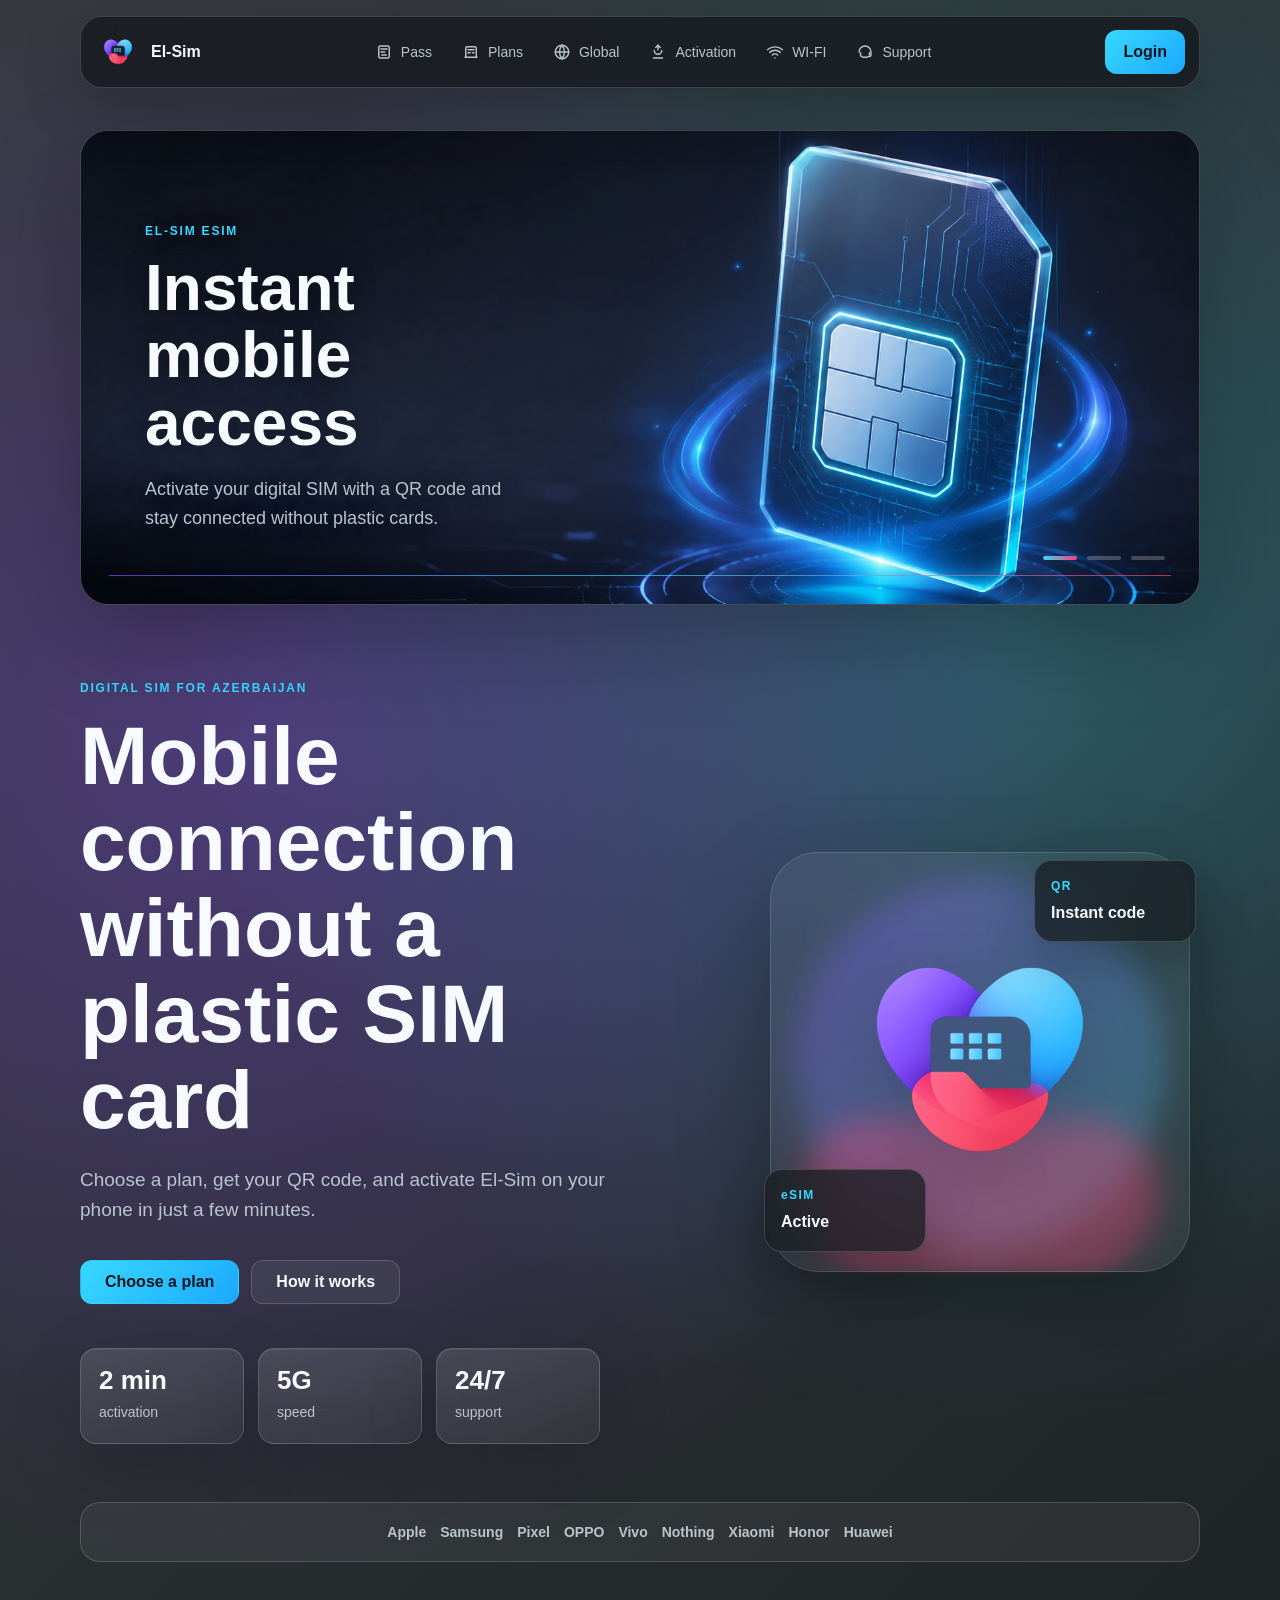
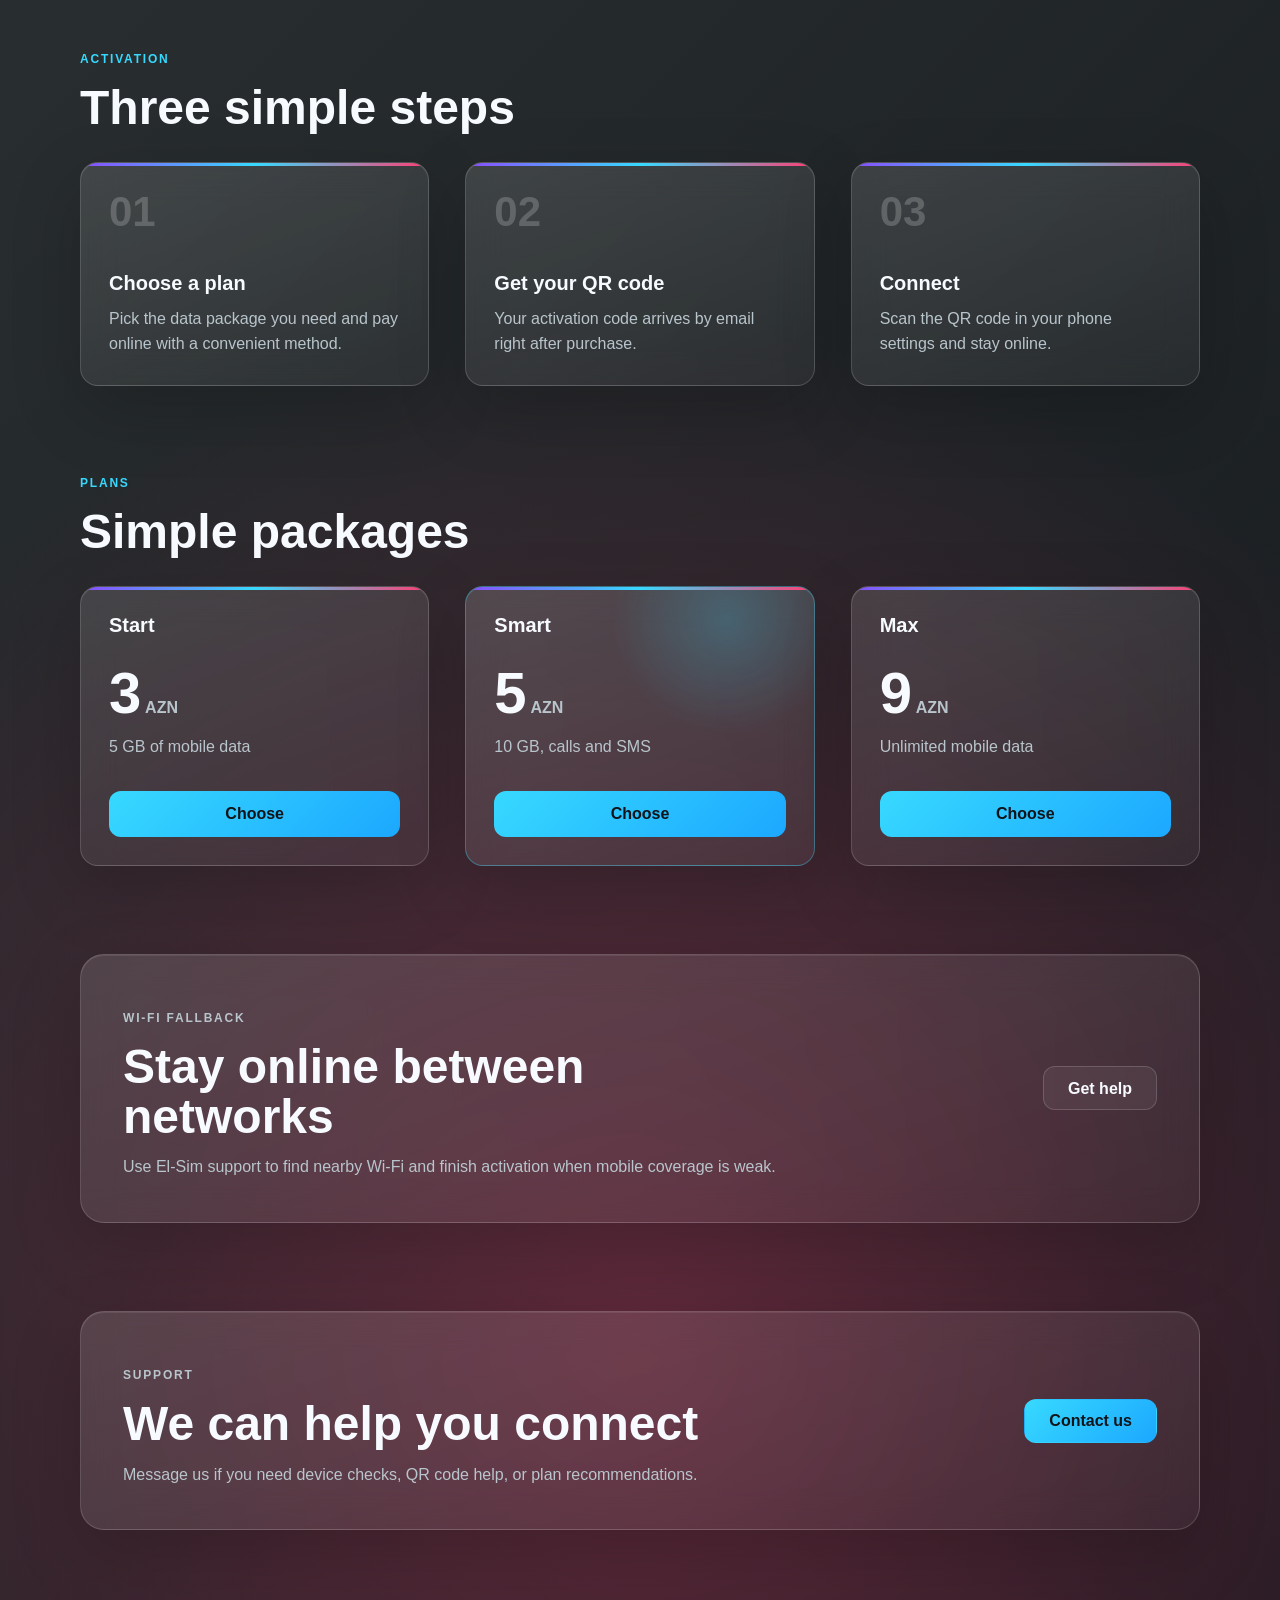
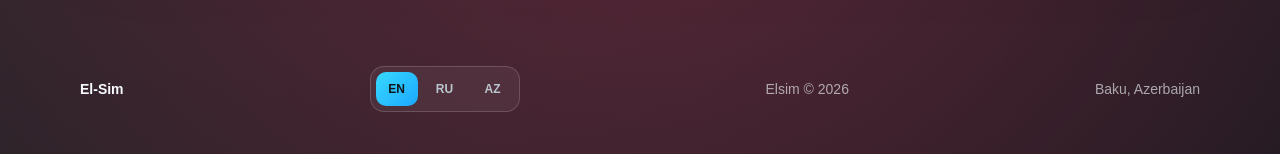
==== commit 6674d49b: "Add new pages for Global, Pass, Plans, and Wi-Fi services" ====
--- a/index.html
+++ b/index.html
@@ -13,6 +13,7 @@
   <link rel="stylesheet" href="./Assets/Style/main-style.css">
   <link rel="stylesheet" href="./Assets/Style/main-responsive.css">
   <script defer src="./Assets/Script/main-script.js"></script>
+  <script defer src="./Assets/Script/lang.js"></script>
   <script defer src="./Assets/Script/carousel.js"></script>
 </head>
 
@@ -31,7 +32,7 @@
     </button>
 
     <nav class="nav-links" id="main-navigation" aria-label="Main navigation">
-      <a href="#plans" aria-label="Pass">
+      <a href="./pass.html" aria-label="Pass">
         <svg viewBox="0 0 24 24" aria-hidden="true">
           <path d="M7 4h10a2 2 0 0 1 2 2v12a2 2 0 0 1-2 2H7a2 2 0 0 1-2-2V6a2 2 0 0 1 2-2Z"></path>
           <path d="M8 8h8"></path>
@@ -40,7 +41,7 @@
         </svg>
         <span>Pass</span>
       </a>
-      <a href="#plans" aria-label="Plans">
+      <a href="./plans.html" aria-label="Plans">
         <svg viewBox="0 0 24 24" aria-hidden="true">
           <path d="M5 19V7a2 2 0 0 1 2-2h10a2 2 0 0 1 2 2v12"></path>
           <path d="M4 19h16"></path>
@@ -50,7 +51,7 @@
         </svg>
         <span>Plans</span>
       </a>
-      <a href="#global" aria-label="Global">
+      <a href="./global.html" aria-label="Global">
         <svg viewBox="0 0 24 24" aria-hidden="true">
           <circle cx="12" cy="12" r="9"></circle>
           <path d="M3 12h18"></path>
@@ -68,7 +69,7 @@
         </svg>
         <span>Activation</span>
       </a>
-      <a href="#wifi" aria-label="WI-FI">
+      <a href="./wifi.html" aria-label="WI-FI">
         <svg viewBox="0 0 24 24" aria-hidden="true">
           <path d="M5 12.5a10 10 0 0 1 14 0"></path>
           <path d="M8.5 16a5 5 0 0 1 7 0"></path>
@@ -171,12 +172,15 @@
     </section>
 
     <section class="device-strip" id="global" aria-label="Compatible devices">
-      <span>IPhone</span>
+      <span>Apple</span>
       <span>Samsung</span>
       <span>Pixel</span>
       <span>OPPO</span>
+      <span>Vivo</span>
+      <span>Nothing</span>
       <span>Xiaomi</span>
       <span>Honor</span>
+      <span>Huawei</span>
     </section>
 
     <section class="section" id="steps">
@@ -253,9 +257,14 @@
 
   <footer class="site-footer">
     <span>El-Sim</span>
-    <span>Elsim © 2026</span>
+    <div class="language-switch" aria-label="Language">
+      <button type="button" data-lang-button="en">EN</button>
+      <button type="button" data-lang-button="ru">RU</button>
+      <button type="button" data-lang-button="az">AZ</button>
+    </div>
+    <span>Elsim &copy; 2026</span>
     <span>Baku, Azerbaijan</span>
   </footer>
 </body>
 
-</html>+</html>
--- a/Assets/Style/main-style.css
+++ b/Assets/Style/main-style.css
@@ -19,8 +19,8 @@
     --pink: #ff3f73;
     --coral: #ff5367;
     --radius: 18px;
-    --font-head: "Syne", sans-serif;
-    --font-body: "DM Sans", sans-serif;
+    --font-head: "Segoe UI", Arial, sans-serif;
+    --font-body: "Segoe UI", Arial, sans-serif;
 }
 
 html {
@@ -71,6 +71,13 @@
 .site-header,
 .top-slider,
 .hero,
+.pass-hero,
+.pass-grid,
+.tariff-grid,
+.tariff-note,
+.tariff-details,
+.wifi-grid,
+.global-grid,
 .section,
 .device-strip,
 .support,
@@ -408,7 +415,6 @@
 .button-primary {
     color: #11151a;
     background: linear-gradient(135deg, var(--cyan), var(--blue));
-    box-shadow: 0 16px 42px rgba(28, 168, 255, 0.28);
 }
 
 .button-secondary {
@@ -665,7 +671,7 @@
 .steps-grid,
 .plans-grid {
     display: grid;
-    gap: 18px;
+    gap: 36px;
 }
 
 .steps-grid {
@@ -842,21 +848,41 @@
     background: transparent;
     font: 800 14px var(--font-head);
     cursor: pointer;
+    transition: color 0.2s ease, background 0.25s ease, transform 0.2s ease;
 }
 
 .auth-tab.is-active {
     color: #11151a;
     background: linear-gradient(135deg, var(--cyan), var(--blue));
+    transform: translateY(-1px);
 }
 
 .auth-form {
-    display: none;
+    display: grid;
     gap: 16px;
+    max-height: 0;
+    margin-top: 0;
+    overflow: hidden;
+    opacity: 0;
+    pointer-events: none;
+    transform: translateX(16px);
+    transition: max-height 0.45s ease, margin-top 0.3s ease, opacity 0.28s ease, transform 0.28s ease;
+}
+
+.auth-form.is-active {
+    max-height: 540px;
     margin-top: 24px;
-}
-
-.auth-form.is-active {
-    display: grid;
+    opacity: 1;
+    pointer-events: auto;
+    transform: translateX(0);
+}
+
+.auth-form[data-auth-form="login"] {
+    transform: translateX(-16px);
+}
+
+.auth-form[data-auth-form="login"].is-active {
+    transform: translateX(0);
 }
 
 .field {
@@ -911,11 +937,226 @@
     color: #ff8ca7;
 }
 
+.pass-hero {
+    padding: 86px 0 34px;
+}
+
+.pass-hero h1 {
+    font-size: clamp(52px, 8vw, 96px);
+}
+
+.pass-hero p:not(.eyebrow) {
+    max-width: 640px;
+    margin-top: 20px;
+    color: var(--muted);
+    font-size: 19px;
+}
+
+.pass-grid {
+    display: grid;
+    grid-template-columns: repeat(3, 1fr);
+    gap: 36px;
+    align-items: stretch;
+}
+
+.tariff-grid {
+    display: grid;
+    grid-template-columns: repeat(3, 1fr);
+    gap: 36px;
+    align-items: stretch;
+}
+
+.wifi-grid {
+    display: grid;
+    grid-template-columns: repeat(2, 1fr);
+    gap: 36px;
+    align-items: stretch;
+}
+
+.global-grid {
+    display: grid;
+    grid-template-columns: repeat(2, 1fr);
+    gap: 36px;
+    align-items: stretch;
+}
+
+.tariff-note {
+    display: grid;
+    grid-template-columns: 1.1fr 1.2fr 1.4fr;
+    gap: 18px;
+    align-items: center;
+    margin-bottom: 18px;
+    padding: 26px 30px;
+    border: 1px solid var(--line);
+    border-radius: var(--radius);
+    background: linear-gradient(160deg, var(--panel-strong), rgba(255, 255, 255, 0.045));
+    box-shadow: inset 0 1px 0 rgba(255, 255, 255, 0.08), 0 24px 70px rgba(0, 0, 0, 0.18);
+    backdrop-filter: blur(18px);
+}
+
+.tariff-note h2 {
+    font-size: clamp(24px, 3vw, 34px);
+}
+
+.tariff-note p {
+    color: var(--muted);
+    font-weight: 700;
+}
+
+.tariff-note strong {
+    color: var(--cyan);
+    font-family: var(--font-head);
+    font-size: clamp(20px, 2.4vw, 30px);
+    line-height: 1.15;
+}
+
+.pass-card {
+    position: relative;
+    overflow: visible;
+    display: flex;
+    flex-direction: column;
+    min-height: 560px;
+    padding: 30px;
+    border: 1px solid var(--line);
+    border-radius: var(--radius);
+    background: linear-gradient(160deg, var(--panel-strong), rgba(255, 255, 255, 0.045));
+    box-shadow: inset 0 1px 0 rgba(255, 255, 255, 0.08), 0 24px 70px rgba(0, 0, 0, 0.18);
+    backdrop-filter: blur(18px);
+}
+
+.pass-card::after {
+    content: "";
+    position: absolute;
+    inset: -1px;
+    z-index: -1;
+    border-radius: inherit;
+    background: inherit;
+}
+
+.pass-card::before {
+    content: "";
+    position: absolute;
+    inset: 0;
+    height: auto;
+    padding-top: 3px;
+    border-radius: inherit;
+    background: linear-gradient(90deg, var(--violet), var(--cyan), var(--pink));
+    pointer-events: none;
+    -webkit-mask: linear-gradient(#000 0 0) content-box, linear-gradient(#000 0 0);
+    -webkit-mask-composite: xor;
+    mask-composite: exclude;
+}
+
+.pass-card.is-featured {
+    background:
+        radial-gradient(circle at 75% 12%, rgba(55, 217, 255, 0.22), transparent 32%),
+        linear-gradient(160deg, rgba(255, 255, 255, 0.16), rgba(255, 255, 255, 0.06));
+    border-color: rgba(55, 217, 255, 0.36);
+}
+
+.favorite-badge {
+    position: absolute;
+    top: 0;
+    left: 50%;
+    z-index: 1;
+    transform: translate(-50%, -50%);
+    padding: 7px 12px;
+    border: 1px solid rgba(55, 217, 255, 0.42);
+    border-radius: 999px;
+    color: var(--cyan);
+    background: rgba(18, 22, 28, 0.96);
+    font-size: 12px;
+    font-weight: 800;
+    letter-spacing: 0.08em;
+    line-height: 1;
+    white-space: nowrap;
+    text-transform: uppercase;
+}
+
+.pass-card h2 {
+    font-size: clamp(28px, 3vw, 40px);
+}
+
+.pass-price {
+    margin-top: 16px;
+    color: var(--text);
+    font-family: var(--font-head);
+    font-size: 24px;
+    font-weight: 800;
+}
+
+.pass-price span {
+    color: var(--muted);
+    font-family: var(--font-body);
+    font-size: 15px;
+    font-weight: 700;
+}
+
+.pass-card ul {
+    display: grid;
+    gap: 12px;
+    margin: 28px 0 30px;
+    padding: 0;
+    color: var(--muted);
+    list-style: none;
+}
+
+.pass-card li {
+    position: relative;
+    padding-left: 24px;
+}
+
+.pass-card li::before {
+    content: "";
+    position: absolute;
+    top: 0.65em;
+    left: 0;
+    width: 9px;
+    height: 9px;
+    border-radius: 999px;
+    background: linear-gradient(135deg, var(--cyan), var(--blue));
+    box-shadow: 0 0 18px rgba(55, 217, 255, 0.32);
+}
+
+.pass-card .plan-link {
+    margin-top: auto;
+}
+
+.tariff-card {
+    min-height: 380px;
+}
+
+.tariff-details {
+    display: grid;
+    grid-template-columns: minmax(0, 0.85fr) minmax(0, 1.15fr);
+    gap: 36px;
+    margin-top: 88px;
+}
+
+.tariff-info-card {
+    min-height: 320px;
+}
+
+.wifi-card {
+    min-height: 360px;
+}
+
+.global-card {
+    min-height: 300px;
+}
+
+.wifi-note {
+    grid-template-columns: minmax(0, 1fr) auto;
+    margin-top: 88px;
+    margin-bottom: 0;
+}
+
 .site-footer {
     display: flex;
     align-items: center;
     justify-content: space-between;
-    gap: 16px;
+    gap: 18px;
+    flex-wrap: wrap;
     padding: 36px 0 42px;
     color: rgba(247, 251, 255, 0.62);
     font-size: 14px;
@@ -927,3 +1168,29 @@
     font-family: var(--font-head);
     font-weight: 800;
 }
+
+.language-switch {
+    display: inline-flex;
+    gap: 6px;
+    padding: 5px;
+    border: 1px solid var(--line);
+    border-radius: 14px;
+    background: rgba(255, 255, 255, 0.055);
+}
+
+.language-switch button {
+    min-width: 42px;
+    min-height: 34px;
+    border: 0;
+    border-radius: 10px;
+    color: var(--muted);
+    background: transparent;
+    font: 800 12px var(--font-head);
+    cursor: pointer;
+    transition: color 0.2s ease, background 0.2s ease;
+}
+
+.language-switch button.is-active {
+    color: #11151a;
+    background: linear-gradient(135deg, var(--cyan), var(--blue));
+}
--- a/Assets/Style/main-responsive.css
+++ b/Assets/Style/main-responsive.css
@@ -109,7 +109,13 @@
     }
 
     .steps-grid,
-    .plans-grid {
+    .plans-grid,
+    .pass-grid,
+    .tariff-grid,
+    .wifi-grid,
+    .global-grid,
+    .tariff-note,
+    .tariff-details {
         grid-template-columns: 1fr;
     }
 
@@ -130,6 +136,13 @@
     .site-header,
     .top-slider,
     .hero,
+    .pass-hero,
+    .pass-grid,
+    .tariff-grid,
+    .wifi-grid,
+    .global-grid,
+    .tariff-note,
+    .tariff-details,
     .section,
     .device-strip,
     .support,
@@ -172,6 +185,7 @@
     .top-slider {
         margin-top: 24px;
         border-radius: 22px;
+        aspect-ratio: 3 / 4;
     }
 
     .top-slider::after {
@@ -179,7 +193,8 @@
     }
 
     .slider-slide {
-        min-height: 390px;
+        min-height: 0;
+        height: 100%;
     }
 
     .slider-content {
@@ -243,11 +258,21 @@
 
     .info-card,
     .plan-card,
+    .pass-card,
+    .tariff-note,
     .auth-panel,
     .support {
         padding: 22px;
     }
 
+    .pass-hero {
+        padding-top: 56px;
+    }
+
+    .pass-card {
+        min-height: auto;
+    }
+
     .site-footer {
         align-items: flex-start;
         flex-direction: column;
